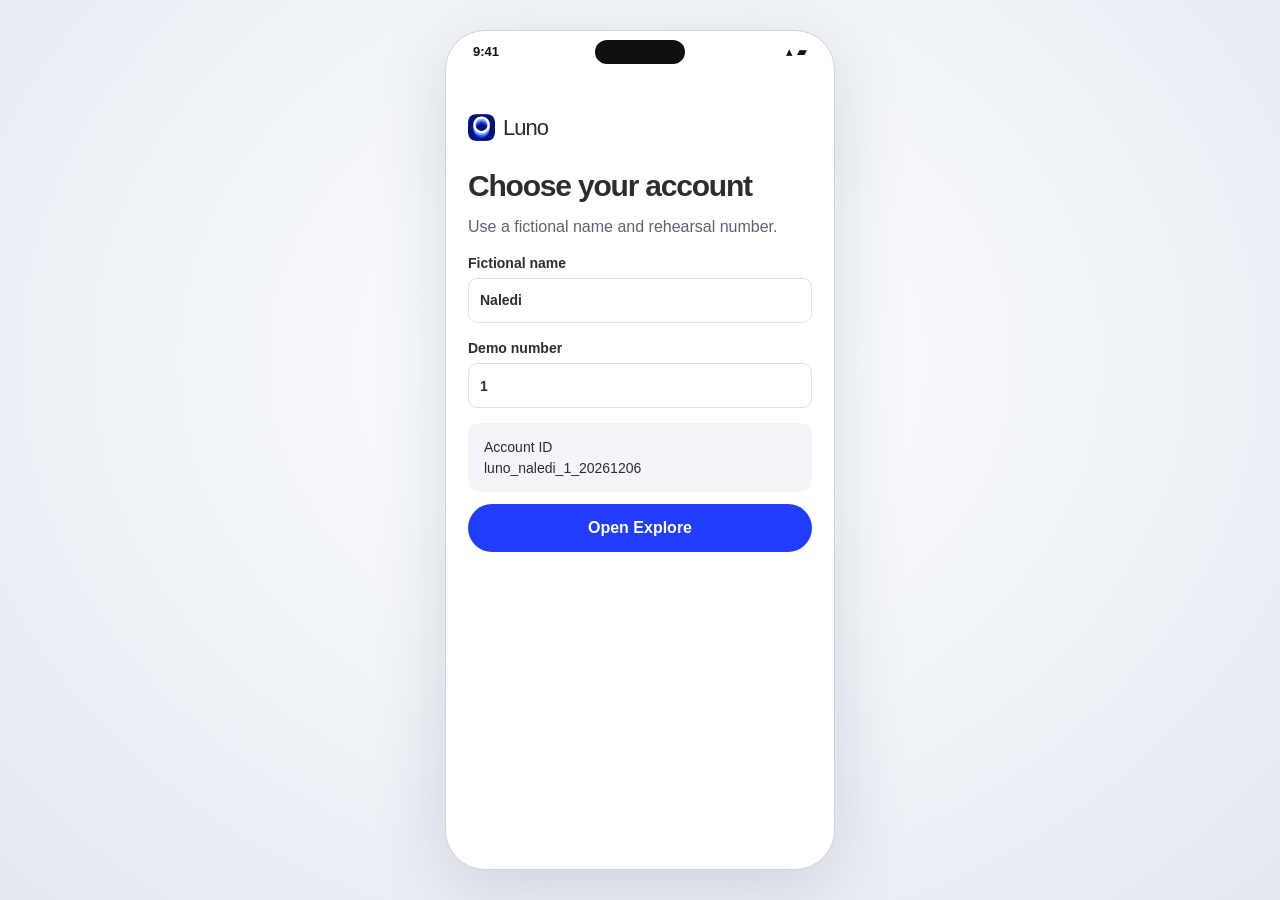
==== index.html @ 65e726e0 "Add files via upload" ====
<!doctype html>
<html lang="en-ZA"><head><meta charset="utf-8"><meta name="viewport" content="width=device-width,initial-scale=1,viewport-fit=cover"><title>Luno · Luno</title><link rel="icon" href="./assets/luno.webp"><link rel="stylesheet" href="./assets/app.css"><script defer src="./assets/app.js"></script></head>
<body data-page="launcher" data-root="./"><main class="phone"><div class="status" aria-hidden="true"><strong>9:41</strong><i></i><span>▴ ▰</span></div><div id="view"></div></main><noscript>Enable JavaScript to open Luno.</noscript></body></html>
---- assets/app.css ----
:root{--white:#fff;--ink:#2c2d31;--line:#e2e2e2;--positive:#257c5e;--soft:#f3f5f9;--blue:#203cfd;--muted:#596371;font:16px/1.45 -apple-system,BlinkMacSystemFont,"Helvetica Neue",Arial,sans-serif;color:var(--ink)}
*{box-sizing:border-box}[hidden]{display:none!important}body{margin:0;min-height:100svh;display:grid;place-items:center;background:radial-gradient(ellipse at 50% 40%,#fff,#e4e9f1)}button,input,select,a{font:inherit}button,a{touch-action:manipulation}button{color:inherit;background:white;border:0;cursor:pointer}button:disabled{cursor:default;color:#79818d}button:not(:disabled):hover,a:hover{filter:brightness(.91)}:focus-visible{outline:3px solid var(--blue);outline-offset:3px}a{color:var(--blue)}.phone{width:min(100%,390px);height:min(840px,96svh);border-radius:40px;background:white;overflow:hidden;display:flex;flex-direction:column;position:relative;box-shadow:0 18px 72px #26385629;border:1px solid #ced4df}.status{display:flex;align-items:center;justify-content:space-between;padding:12px 27px 8px;font-size:13px;color:#111}.status i{width:90px;height:24px;background:#101012;border-radius:30px;position:absolute;left:50%;transform:translateX(-50%)}#view{display:flex;flex:1;flex-direction:column;min-height:0}header{padding:4px 17px;display:flex;align-items:center;justify-content:space-between;min-height:54px}header strong{font-size:15px}.wordmark{display:inline-flex;gap:8px;align-items:center;font-size:22px;letter-spacing:-1px}.wordmark img{width:27px;height:27px;border-radius:8px}.icon{width:44px;height:44px;display:grid;place-items:center;border-radius:50%;color:var(--ink);text-decoration:none}.ico{width:21px;height:21px;display:block;fill:none;stroke:currentColor;stroke-width:1.7;stroke-linecap:round;stroke-linejoin:round}.scroll{overflow:auto;flex:1;padding:16px 22px 24px}.actions{padding:12px 22px max(22px,env(safe-area-inset-bottom));background:white}.cta,.secondary{display:block;width:100%;min-height:48px;padding:12px;border-radius:999px;font-weight:650;text-align:center}.cta{background:var(--blue);color:white}.secondary{color:var(--blue);margin-top:4px}.tabs,nav{display:flex;justify-content:space-around;border-bottom:1px solid var(--line)}.tabs>* ,nav>*{flex:1;text-align:center;display:grid;justify-items:center;align-content:center;gap:3px;font-size:12px;min-height:55px}.active{color:var(--blue);font-weight:650}.tabs .active{border-bottom:3px solid var(--blue)}nav{border-top:1px solid var(--line);border-bottom:0;padding:4px 6px 14px}nav>*{font-size:10px}.card{border:1px solid var(--line);border-radius:10px;padding:16px;display:block;color:inherit;text-decoration:none}.row,dl div,.subhead{display:flex;align-items:center;justify-content:space-between;gap:10px}.row{margin-top:8px}.assetmark{display:inline-grid;place-items:center;width:32px;height:32px;border-radius:50%;background:#173c41;color:#d9f8d8;font:italic bold 18px Georgia}.money{font-variant-numeric:tabular-nums}.spark{width:60px;height:24px;color:var(--positive)}small,.muted,.eyebrow,dt{color:var(--muted)}small{font-size:13px}.eyebrow{font-size:13px;font-weight:600}.positive{color:var(--positive)}h1,h2,p{margin:0 0 12px}h1{font-size:30px;line-height:1.13;letter-spacing:-1.2px}h2{font-size:19px;letter-spacing:-.5px}.price{font-size:42px;font-weight:550;letter-spacing:-2.4px;line-height:1.15;margin:8px 0}.chart{width:100%;height:155px;margin:14px 0;color:var(--positive)}.section{border-top:1px solid var(--line);margin-top:20px;padding-top:20px}.textbtn{padding:8px 0;color:var(--blue);min-height:44px;font-weight:600}.notice{padding:14px 16px;background:var(--soft);border-radius:12px;font-size:14px}.receipt{margin:22px 0}.receipt div{padding:12px 0;border-bottom:1px solid var(--line)}dd{margin:0;font-weight:600}.seal{width:54px;height:54px;border-radius:50%;background:#e8f5ef;color:var(--positive);display:grid;place-items:center;font-size:30px;margin:15px 0}.launcher{padding-top:42px}.launcher .wordmark{margin-bottom:25px}label{display:grid;gap:5px;font-size:14px;font-weight:600;margin:15px 0}input,select{border:1px solid var(--line);border-radius:9px;padding:11px;width:100%;min-height:45px;background:white;color:var(--ink)}output{overflow-wrap:anywhere}.overlay{position:absolute;inset:0;background:#17202b60;display:flex;align-items:flex-end;z-index:3}.sheet{width:100%;max-height:90%;overflow:auto;background:#fff;padding:12px 24px 25px;border-radius:24px 24px 0 0}.handle{width:40px;height:4px;background:#d4d7dd;border-radius:5px;margin:0 auto 20px}.sheet p{margin:14px 0 22px}.mini{font-size:13px}.callout{padding:12px;background:#fff6df} @media(max-width:430px){.phone{width:100%;height:100dvh;border:0;border-radius:0}.status{padding-top:max(12px,env(safe-area-inset-top))}}@media(max-height:550px){.phone{height:100dvh}.status{display:none}}
/* One reference comparison pass: shorter active indicator and tighter list gutters. */
.tabs .active{border-bottom:0;position:relative}.tabs .active:after{content:"";position:absolute;bottom:0;width:54px;height:3px;border-radius:3px;background:var(--blue)}.listing{padding:9px 16px 24px}.money{text-align:right}.sr-only{position:absolute;width:1px;height:1px;margin:-1px;overflow:hidden;clip-path:inset(50%);white-space:nowrap}
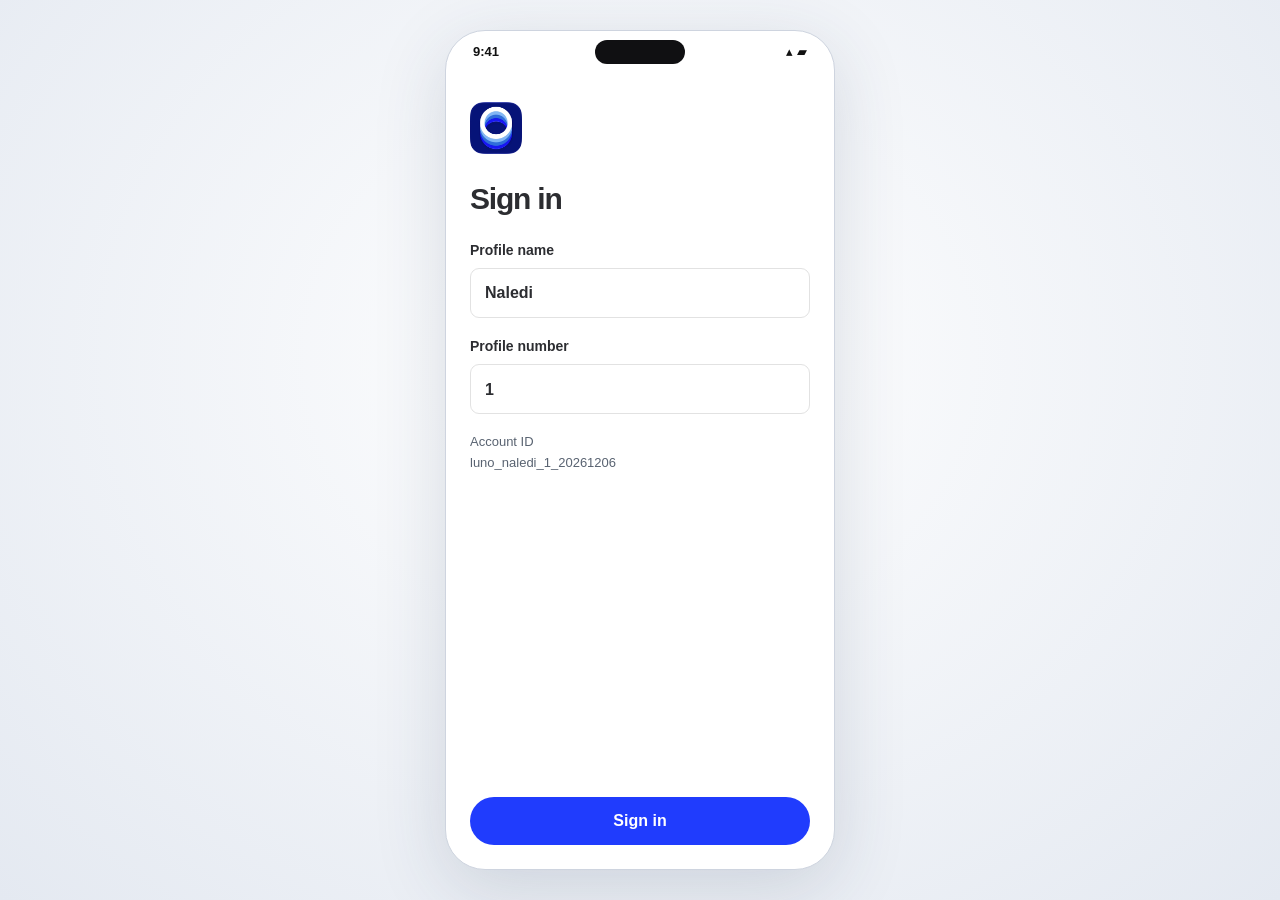
==== commit c02fb31a: "Add files via upload" ====
--- a/index.html
+++ b/index.html
@@ -1,3 +1,3 @@
 <!doctype html>
-<html lang="en-ZA"><head><meta charset="utf-8"><meta name="viewport" content="width=device-width,initial-scale=1,viewport-fit=cover"><title>Luno · Luno</title><link rel="icon" href="./assets/luno.webp"><link rel="stylesheet" href="./assets/app.css"><script defer src="./assets/app.js"></script></head>
+<html lang="en-ZA"><head><meta charset="utf-8"><meta name="viewport" content="width=device-width,initial-scale=1,viewport-fit=cover"><title>Sign in · Luno</title><link rel="icon" href="./assets/luno.webp"><link rel="stylesheet" href="./assets/app.css"><script defer src="./assets/app.js"></script></head>
 <body data-page="launcher" data-root="./"><main class="phone"><div class="status" aria-hidden="true"><strong>9:41</strong><i></i><span>▴ ▰</span></div><div id="view"></div></main><noscript>Enable JavaScript to open Luno.</noscript></body></html>
--- a/assets/app.css
+++ b/assets/app.css
@@ -2,3 +2,18 @@
 *{box-sizing:border-box}[hidden]{display:none!important}body{margin:0;min-height:100svh;display:grid;place-items:center;background:radial-gradient(ellipse at 50% 40%,#fff,#e4e9f1)}button,input,select,a{font:inherit}button,a{touch-action:manipulation}button{color:inherit;background:white;border:0;cursor:pointer}button:disabled{cursor:default;color:#79818d}button:not(:disabled):hover,a:hover{filter:brightness(.91)}:focus-visible{outline:3px solid var(--blue);outline-offset:3px}a{color:var(--blue)}.phone{width:min(100%,390px);height:min(840px,96svh);border-radius:40px;background:white;overflow:hidden;display:flex;flex-direction:column;position:relative;box-shadow:0 18px 72px #26385629;border:1px solid #ced4df}.status{display:flex;align-items:center;justify-content:space-between;padding:12px 27px 8px;font-size:13px;color:#111}.status i{width:90px;height:24px;background:#101012;border-radius:30px;position:absolute;left:50%;transform:translateX(-50%)}#view{display:flex;flex:1;flex-direction:column;min-height:0}header{padding:4px 17px;display:flex;align-items:center;justify-content:space-between;min-height:54px}header strong{font-size:15px}.wordmark{display:inline-flex;gap:8px;align-items:center;font-size:22px;letter-spacing:-1px}.wordmark img{width:27px;height:27px;border-radius:8px}.icon{width:44px;height:44px;display:grid;place-items:center;border-radius:50%;color:var(--ink);text-decoration:none}.ico{width:21px;height:21px;display:block;fill:none;stroke:currentColor;stroke-width:1.7;stroke-linecap:round;stroke-linejoin:round}.scroll{overflow:auto;flex:1;padding:16px 22px 24px}.actions{padding:12px 22px max(22px,env(safe-area-inset-bottom));background:white}.cta,.secondary{display:block;width:100%;min-height:48px;padding:12px;border-radius:999px;font-weight:650;text-align:center}.cta{background:var(--blue);color:white}.secondary{color:var(--blue);margin-top:4px}.tabs,nav{display:flex;justify-content:space-around;border-bottom:1px solid var(--line)}.tabs>* ,nav>*{flex:1;text-align:center;display:grid;justify-items:center;align-content:center;gap:3px;font-size:12px;min-height:55px}.active{color:var(--blue);font-weight:650}.tabs .active{border-bottom:3px solid var(--blue)}nav{border-top:1px solid var(--line);border-bottom:0;padding:4px 6px 14px}nav>*{font-size:10px}.card{border:1px solid var(--line);border-radius:10px;padding:16px;display:block;color:inherit;text-decoration:none}.row,dl div,.subhead{display:flex;align-items:center;justify-content:space-between;gap:10px}.row{margin-top:8px}.assetmark{display:inline-grid;place-items:center;width:32px;height:32px;border-radius:50%;background:#173c41;color:#d9f8d8;font:italic bold 18px Georgia}.money{font-variant-numeric:tabular-nums}.spark{width:60px;height:24px;color:var(--positive)}small,.muted,.eyebrow,dt{color:var(--muted)}small{font-size:13px}.eyebrow{font-size:13px;font-weight:600}.positive{color:var(--positive)}h1,h2,p{margin:0 0 12px}h1{font-size:30px;line-height:1.13;letter-spacing:-1.2px}h2{font-size:19px;letter-spacing:-.5px}.price{font-size:42px;font-weight:550;letter-spacing:-2.4px;line-height:1.15;margin:8px 0}.chart{width:100%;height:155px;margin:14px 0;color:var(--positive)}.section{border-top:1px solid var(--line);margin-top:20px;padding-top:20px}.textbtn{padding:8px 0;color:var(--blue);min-height:44px;font-weight:600}.notice{padding:14px 16px;background:var(--soft);border-radius:12px;font-size:14px}.receipt{margin:22px 0}.receipt div{padding:12px 0;border-bottom:1px solid var(--line)}dd{margin:0;font-weight:600}.seal{width:54px;height:54px;border-radius:50%;background:#e8f5ef;color:var(--positive);display:grid;place-items:center;font-size:30px;margin:15px 0}.launcher{padding-top:42px}.launcher .wordmark{margin-bottom:25px}label{display:grid;gap:5px;font-size:14px;font-weight:600;margin:15px 0}input,select{border:1px solid var(--line);border-radius:9px;padding:11px;width:100%;min-height:45px;background:white;color:var(--ink)}output{overflow-wrap:anywhere}.overlay{position:absolute;inset:0;background:#17202b60;display:flex;align-items:flex-end;z-index:3}.sheet{width:100%;max-height:90%;overflow:auto;background:#fff;padding:12px 24px 25px;border-radius:24px 24px 0 0}.handle{width:40px;height:4px;background:#d4d7dd;border-radius:5px;margin:0 auto 20px}.sheet p{margin:14px 0 22px}.mini{font-size:13px}.callout{padding:12px;background:#fff6df} @media(max-width:430px){.phone{width:100%;height:100dvh;border:0;border-radius:0}.status{padding-top:max(12px,env(safe-area-inset-top))}}@media(max-height:550px){.phone{height:100dvh}.status{display:none}}
 /* One reference comparison pass: shorter active indicator and tighter list gutters. */
 .tabs .active{border-bottom:0;position:relative}.tabs .active:after{content:"";position:absolute;bottom:0;width:54px;height:3px;border-radius:3px;background:var(--blue)}.listing{padding:9px 16px 24px}.money{text-align:right}.sr-only{position:absolute;width:1px;height:1px;margin:-1px;overflow:hidden;clip-path:inset(50%);white-space:nowrap}
+
+/* Sign-in uses the same white surface and bottom action as the order screens. */
+.launcher {
+  display: flex;
+  flex-direction: column;
+  padding: 32px 24px max(24px, env(safe-area-inset-bottom));
+}
+.launcher .wordmark { margin-bottom: 28px; }
+.launcher .wordmark img { width: 52px; height: 52px; border-radius: 12px; }
+.launcher h1 { margin-bottom: 24px; }
+.launcher form { display: flex; flex: 1 0 auto; flex-direction: column; }
+.launcher label { margin: 0 0 18px; gap: 8px; }
+.launcher input { min-height: 50px; padding-inline: 14px; font-size: 16px; }
+.profile-reference { margin: 0 0 28px; color: var(--muted); font-size: 13px; line-height: 1.6; }
+.launcher .cta { margin-top: auto; }
